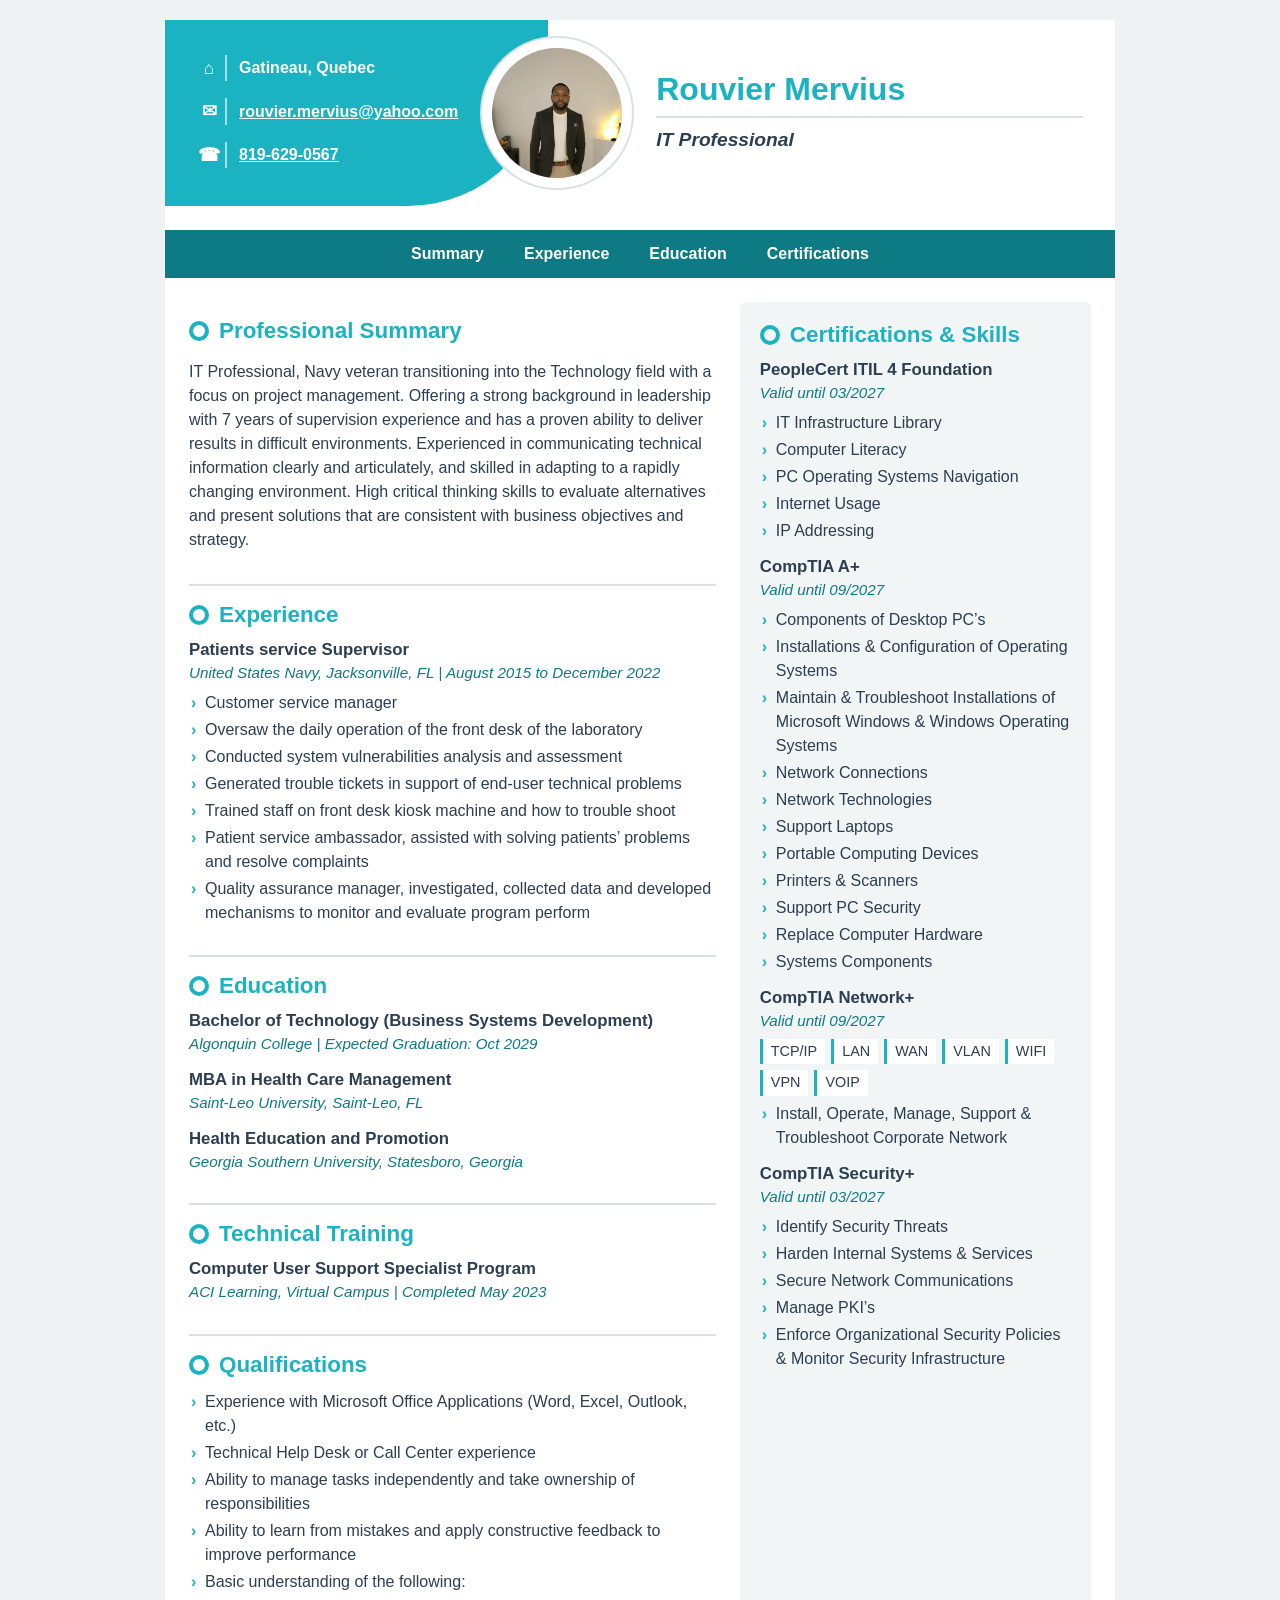
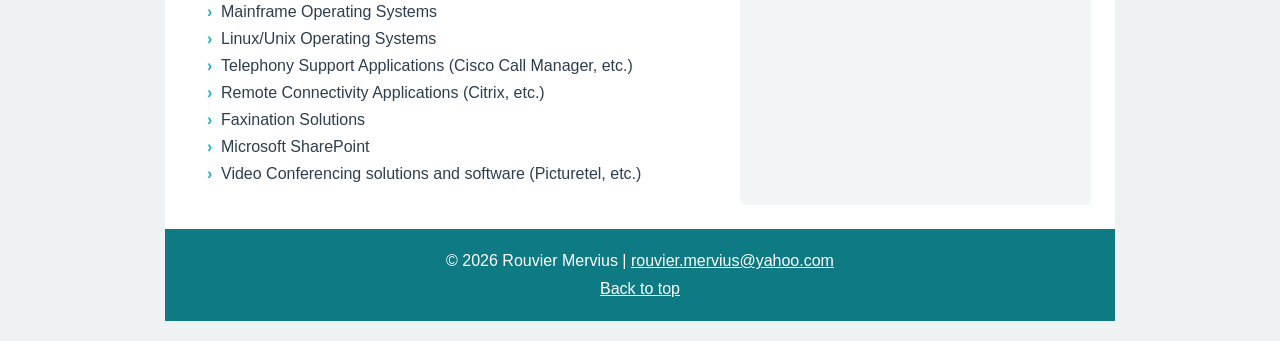
==== index.html @ d273e2dc "Portfolio v1: resume page and design system" ====
<!DOCTYPE html>
<html lang="en">
<head>
    <meta charset="UTF-8">
    <meta name="viewport" content="width=device-width, initial-scale=1.0">
    <title>Rouvier Mervius | Resume</title>
    <link rel="stylesheet" href="styles.css">
</head>
<body>
<div class="page" id="top">

    <!-- Header: contact panel, photo, name -->
    <header class="header">
        <ul class="contact">
            <li><span class="icon" aria-hidden="true">&#8962;</span>Gatineau, Quebec</li>
            <li><span class="icon" aria-hidden="true">&#9993;</span><a href="mailto:rouvier.mervius@yahoo.com">rouvier.mervius@yahoo.com</a></li>
            <li><span class="icon" aria-hidden="true">&#9742;</span><a href="tel:+18196290567">819-629-0567</a></li>
        </ul>

        <div class="photo">
            <img src="photo.jpg" alt="Rouvier Mervius">
        </div>

        <div class="name-block">
            <h1>Rouvier Mervius</h1>
            <p>IT Professional</p>
        </div>
    </header>

    <nav class="nav" aria-label="Resume sections">
        <ul>
            <li><a href="#summary">Summary</a></li>
            <li><a href="#experience">Experience</a></li>
            <li><a href="#education">Education</a></li>
            <li><a href="#certifications">Certifications</a></li>
        </ul>
    </nav>

    <main class="columns">

        <!-- Left column -->
        <div class="col">
            <section id="summary">
                <h2>Professional Summary</h2>
                <p>IT Professional, Navy veteran transitioning into the Technology field with a focus on project management. Offering a strong background in leadership with 7 years of supervision experience and has a proven ability to deliver results in difficult environments. Experienced in communicating technical information clearly and articulately, and skilled in adapting to a rapidly changing environment. High critical thinking skills to evaluate alternatives and present solutions that are consistent with business objectives and strategy.</p>
            </section>

            <section id="experience">
                <h2>Experience</h2>
                <div class="entry">
                    <h3>Patients service Supervisor</h3>
                    <p class="meta">United States Navy, Jacksonville, FL | August 2015 to December 2022</p>
                    <ul>
                        <li>Customer service manager</li>
                        <li>Oversaw the daily operation of the front desk of the laboratory</li>
                        <li>Conducted system vulnerabilities analysis and assessment</li>
                        <li>Generated trouble tickets in support of end-user technical problems</li>
                        <li>Trained staff on front desk kiosk machine and how to trouble shoot</li>
                        <li>Patient service ambassador, assisted with solving patients’ problems and resolve complaints</li>
                        <li>Quality assurance manager, investigated, collected data and developed mechanisms to monitor and evaluate program perform</li>
                    </ul>
                </div>
            </section>

            <section id="education">
                <h2>Education</h2>
                <div class="entry">
                    <h3>Bachelor of Technology (Business Systems Development)</h3>
                    <p class="meta">Algonquin College | Expected Graduation: Oct 2029</p>
                </div>
                <div class="entry">
                    <h3>MBA in Health Care Management</h3>
                    <p class="meta">Saint-Leo University, Saint-Leo, FL</p>
                </div>
                <div class="entry">
                    <h3>Health Education and Promotion</h3>
                    <p class="meta">Georgia Southern University, Statesboro, Georgia</p>
                </div>
            </section>

            <section>
                <h2>Technical Training</h2>
                <div class="entry">
                    <h3>Computer User Support Specialist Program</h3>
                    <p class="meta">ACI Learning, Virtual Campus | Completed May 2023</p>
                </div>
            </section>

            <section>
                <h2>Qualifications</h2>
                <ul>
                    <li>Experience with Microsoft Office Applications (Word, Excel, Outlook, etc.)</li>
                    <li>Technical Help Desk or Call Center experience</li>
                    <li>Ability to manage tasks independently and take ownership of responsibilities</li>
                    <li>Ability to learn from mistakes and apply constructive feedback to improve performance</li>
                    <li>Basic understanding of the following:
                        <ul>
                            <li>Mainframe Operating Systems</li>
                            <li>Linux/Unix Operating Systems</li>
                            <li>Telephony Support Applications (Cisco Call Manager, etc.)</li>
                            <li>Remote Connectivity Applications (Citrix, etc.)</li>
                            <li>Faxination Solutions</li>
                            <li>Microsoft SharePoint</li>
                            <li>Video Conferencing solutions and software (Picturetel, etc.)</li>
                        </ul>
                    </li>
                </ul>
            </section>
        </div>

        <!-- Right column (shaded) -->
        <div class="col col-shaded">
            <section id="certifications">
                <h2>Certifications &amp; Skills</h2>
                <div class="entry">
                    <h3>PeopleCert ITIL 4 Foundation</h3>
                    <p class="meta">Valid until 03/2027</p>
                    <ul>
                        <li>IT Infrastructure Library</li>
                        <li>Computer Literacy</li>
                        <li>PC Operating Systems Navigation</li>
                        <li>Internet Usage</li>
                        <li>IP Addressing</li>
                    </ul>
                </div>
                <div class="entry">
                    <h3>CompTIA A+</h3>
                    <p class="meta">Valid until 09/2027</p>
                    <ul>
                        <li>Components of Desktop PC’s</li>
                        <li>Installations &amp; Configuration of Operating Systems</li>
                        <li>Maintain &amp; Troubleshoot Installations of Microsoft Windows &amp; Windows Operating Systems</li>
                        <li>Network Connections</li>
                        <li>Network Technologies</li>
                        <li>Support Laptops</li>
                        <li>Portable Computing Devices</li>
                        <li>Printers &amp; Scanners</li>
                        <li>Support PC Security</li>
                        <li>Replace Computer Hardware</li>
                        <li>Systems Components</li>
                    </ul>
                </div>
                <div class="entry">
                    <h3>CompTIA Network+</h3>
                    <p class="meta">Valid until 09/2027</p>
                    <ul class="tags">
                        <li>TCP/IP</li>
                        <li>LAN</li>
                        <li>WAN</li>
                        <li>VLAN</li>
                        <li>WIFI</li>
                        <li>VPN</li>
                        <li>VOIP</li>
                    </ul>
                    <ul>
                        <li>Install, Operate, Manage, Support &amp; Troubleshoot Corporate Network</li>
                    </ul>
                </div>
                <div class="entry">
                    <h3>CompTIA Security+</h3>
                    <p class="meta">Valid until 03/2027</p>
                    <ul>
                        <li>Identify Security Threats</li>
                        <li>Harden Internal Systems &amp; Services</li>
                        <li>Secure Network Communications</li>
                        <li>Manage PKI’s</li>
                        <li>Enforce Organizational Security Policies &amp; Monitor Security Infrastructure</li>
                    </ul>
                </div>
            </section>
        </div>
    </main>

    <footer class="footer">
        <p>&copy; 2026 Rouvier Mervius | <a href="mailto:rouvier.mervius@yahoo.com">rouvier.mervius@yahoo.com</a></p>
        <p><a href="#top">Back to top</a></p>
    </footer>

</div>
</body>
</html>
---- styles.css ----
/* ===== COLORS: change these to try a new look ===== */
:root {
    --main: #1bb3c1;        /* header panel, headings, markers */
    --main-dark: #0e7a84;   /* links and dates */
    --background: #eef2f3;  /* behind the page */

    --text: #2c3e50;
    --muted: #6b7378;
    --shade: #f2f5f6;
    --line: #d9e1e3;
}

* {
    box-sizing: border-box;
}

body {
    margin: 0;
    padding: 20px;
    font-family: "Segoe UI", Arial, sans-serif;
    color: var(--text);
    background: var(--background);
}

a {
    color: var(--main-dark);
}

.page {
    max-width: 950px;
    margin: 0 auto;
    background: #fff;
}

/* ===== Header ===== */
.header {
    display: grid;
    grid-template-columns: auto auto 1fr;
    align-items: center;
    gap: 24px;
    padding-right: 32px;
}

.contact {
    list-style: none;
    margin: 0;
    padding: 28px 90px 28px 28px;
    background: var(--main);
    color: #fff;
    border-radius: 0 0 140px 0;
}

.contact li {
    display: flex;
    align-items: center;
    gap: 12px;
    padding: 7px 0;
    font-weight: 600;
}

.contact a {
    color: #fff;
}

.icon {
    width: 34px;
    border-right: 2px solid rgba(255, 255, 255, 0.6);
    text-align: center;
    font-size: 1.1rem;
    flex-shrink: 0;
}

.photo {
    width: 150px;
    height: 150px;
    margin-left: -90px;
    border-radius: 50%;
    border: 10px solid #fff;
    box-shadow: 0 0 0 2px var(--line);
    background: var(--shade);
    display: grid;
    place-items: center;
    overflow: hidden;
}

.photo span {
    font-size: 2.6rem;
    font-weight: 700;
    color: var(--main-dark);
}

.photo img {
    width: 100%;
    height: 100%;
    object-fit: cover;
}

h1 {
    margin: 0;
    font-size: 2rem;
    color: var(--main);
}

.name-block p {
    margin: 8px 0 0;
    padding-top: 8px;
    border-top: 2px solid var(--line);
    font-size: 1.2rem;
    font-weight: 600;
    font-style: italic;
}

/* ===== Nav ===== */
.nav {
    background: var(--main-dark);
    margin-top: 24px;
}

.nav ul {
    display: flex;
    justify-content: center;
    flex-wrap: wrap;
    margin: 0;
}

.nav li {
    padding: 0;
    margin: 0;
}

.nav li::before {
    content: none;
}

.nav a {
    display: block;
    padding: 12px 20px;
    color: #fff;
    font-weight: 600;
    text-decoration: none;
}

.nav a:hover,
.nav a:focus-visible {
    background: var(--main);
}

/* ===== Two columns ===== */
.columns {
    display: grid;
    grid-template-columns: 3fr 2fr;
    gap: 24px;
    padding: 24px;
}

.col-shaded {
    background: var(--shade);
    padding: 4px 20px;
    border-radius: 6px;
}

section {
    padding: 16px 0;
    border-bottom: 2px solid var(--line);
}

.col section:last-child {
    border-bottom: none;
}

h2 {
    display: flex;
    align-items: center;
    gap: 10px;
    margin: 0 0 12px;
    font-size: 1.4rem;
    color: var(--main);
}

h2::before {
    content: "";
    width: 12px;
    height: 12px;
    border: 4px solid var(--main);
    border-radius: 50%;
}

h3 {
    margin: 0;
    font-size: 1.05rem;
}

.entry {
    margin-bottom: 14px;
}

.meta {
    margin: 2px 0 6px;
    color: var(--main-dark);
    font-style: italic;
    font-size: 0.95rem;
}

p, li {
    font-size: 1rem;
    line-height: 1.5;
}

/* Lists with the template's arrow markers */
ul {
    margin: 4px 0 0;
    padding-left: 0;
    list-style: none;
}

li {
    position: relative;
    padding-left: 16px;
    margin-bottom: 3px;
}

li::before {
    content: "\203A";
    position: absolute;
    left: 2px;
    color: var(--main);
    font-weight: 700;
}

li ul {
    margin-top: 6px;
}

/* Short items (TCP/IP, LAN, ...) shown as small tags */
.tags {
    display: flex;
    flex-wrap: wrap;
    gap: 6px;
    margin-bottom: 6px;
}

.tags li {
    padding: 2px 8px;
    margin: 0;
    background: #fff;
    border-left: 3px solid var(--main);
    font-size: 0.9rem;
}

.tags li::before {
    content: none;
}

/* Header icons are inside .contact li, so skip the arrows there */
.contact li {
    padding-left: 0;
}

.contact li::before {
    content: none;
}

/* ===== Footer ===== */
.footer {
    background: var(--main-dark);
    color: #fff;
    text-align: center;
    padding: 16px;
}

.footer p {
    margin: 4px 0;
}

.footer a {
    color: #fff;
}

/* ===== Phones and small screens ===== */
@media (max-width: 700px) {
    body {
        padding: 10px;
    }

    .header {
        grid-template-columns: 1fr;
        padding: 0 0 16px;
        text-align: center;
    }

    .photo {
        order: 1;
        margin: 24px auto 0;
    }

    .name-block {
        order: 2;
        padding: 0 16px;
    }

    .contact {
        order: 3;
        padding: 20px;
        border-radius: 0 0 50px 50px;
    }

    .contact li {
        justify-content: center;
    }

    .nav ul {
        flex-direction: column;
        text-align: center;
    }

    .columns {
        grid-template-columns: 1fr;
        padding: 16px;
    }

    h1 {
        font-size: 1.5rem;
    }

    h2 {
        font-size: 1.3rem;
    }

    h3 {
        font-size: 1.1rem;
    }
}
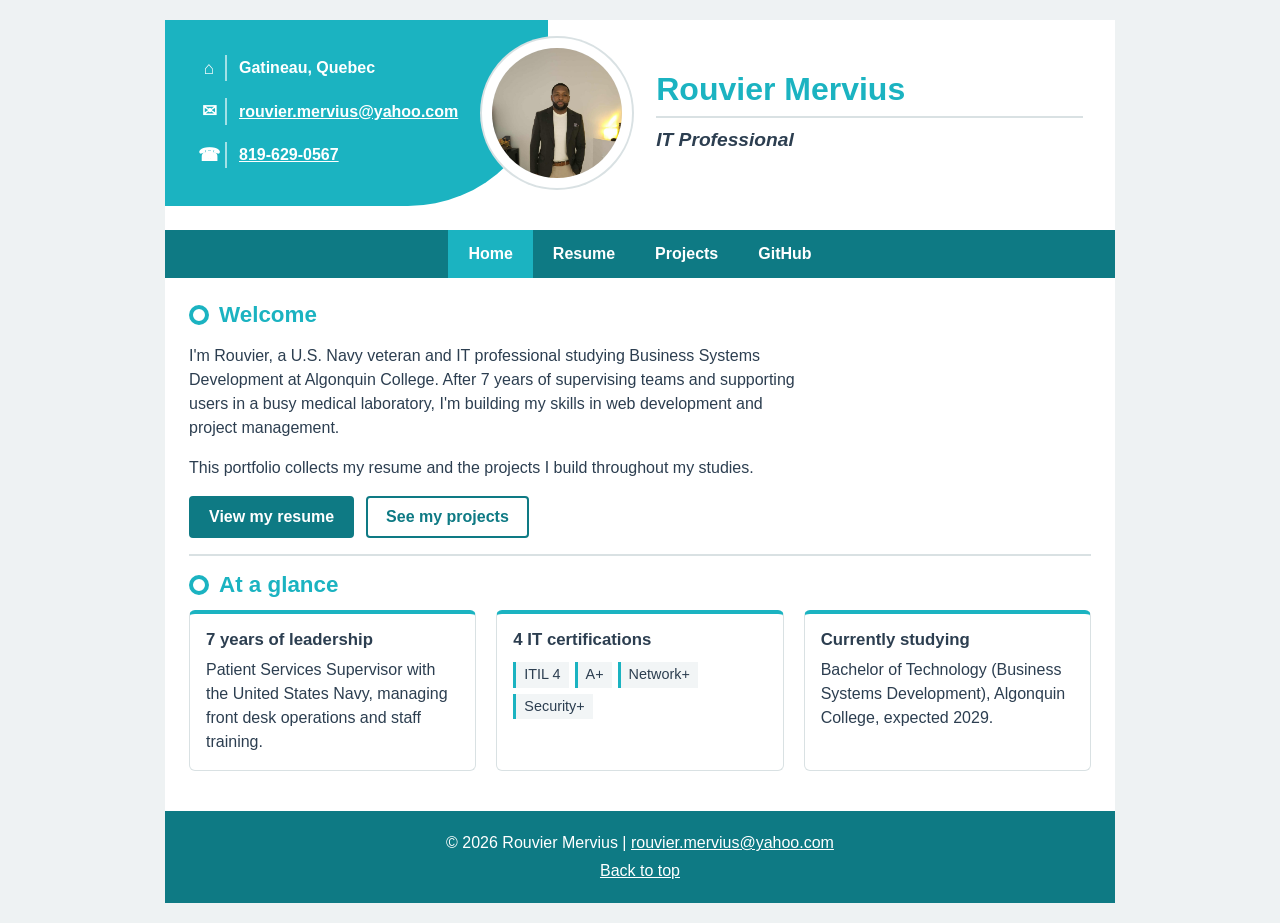
==== commit be3dce97: "Portfolio: add home, resume, and projects pages" ====
--- a/index.html
+++ b/index.html
@@ -3,7 +3,7 @@
 <head>
     <meta charset="UTF-8">
     <meta name="viewport" content="width=device-width, initial-scale=1.0">
-    <title>Rouvier Mervius | Resume</title>
+    <title>Rouvier Mervius | Portfolio</title>
     <link rel="stylesheet" href="styles.css">
 </head>
 <body>
@@ -27,148 +27,56 @@
         </div>
     </header>
 
-    <nav class="nav" aria-label="Resume sections">
+    <nav class="nav" aria-label="Main">
         <ul>
-            <li><a href="#summary">Summary</a></li>
-            <li><a href="#experience">Experience</a></li>
-            <li><a href="#education">Education</a></li>
-            <li><a href="#certifications">Certifications</a></li>
+            <li><a href="index.html" aria-current="page">Home</a></li>
+            <li><a href="resume.html">Resume</a></li>
+            <li><a href="projects.html">Projects</a></li>
+            <li><a href="https://github.com/2Kbest">GitHub</a></li>
         </ul>
     </nav>
 
-    <main class="columns">
+    <main class="content">
+        <section>
+            <h2>Welcome</h2>
+            <div class="intro">
+                <p>I'm Rouvier, a U.S. Navy veteran and IT professional studying Business Systems Development at Algonquin College. After 7 years of supervising teams and supporting users in a busy medical laboratory, I'm building my skills in web development and project management.</p>
+                <p>This portfolio collects my resume and the projects I build throughout my studies.</p>
+            </div>
+            <div class="btn-row">
+                <a class="btn" href="resume.html">View my resume</a>
+                <a class="btn btn-outline" href="projects.html">See my projects</a>
+            </div>
+        </section>
 
-        <!-- Left column -->
-        <div class="col">
-            <section id="summary">
-                <h2>Professional Summary</h2>
-                <p>IT Professional, Navy veteran transitioning into the Technology field with a focus on project management. Offering a strong background in leadership with 7 years of supervision experience and has a proven ability to deliver results in difficult environments. Experienced in communicating technical information clearly and articulately, and skilled in adapting to a rapidly changing environment. High critical thinking skills to evaluate alternatives and present solutions that are consistent with business objectives and strategy.</p>
-            </section>
-
-            <section id="experience">
-                <h2>Experience</h2>
-                <div class="entry">
-                    <h3>Patients service Supervisor</h3>
-                    <p class="meta">United States Navy, Jacksonville, FL | August 2015 to December 2022</p>
-                    <ul>
-                        <li>Customer service manager</li>
-                        <li>Oversaw the daily operation of the front desk of the laboratory</li>
-                        <li>Conducted system vulnerabilities analysis and assessment</li>
-                        <li>Generated trouble tickets in support of end-user technical problems</li>
-                        <li>Trained staff on front desk kiosk machine and how to trouble shoot</li>
-                        <li>Patient service ambassador, assisted with solving patients’ problems and resolve complaints</li>
-                        <li>Quality assurance manager, investigated, collected data and developed mechanisms to monitor and evaluate program perform</li>
-                    </ul>
+        <section>
+            <h2>At a glance</h2>
+            <div class="cards">
+                <div class="card">
+                    <div class="card-body">
+                        <h3>7 years of leadership</h3>
+                        <p>Patient Services Supervisor with the United States Navy, managing front desk operations and staff training.</p>
+                    </div>
                 </div>
-            </section>
-
-            <section id="education">
-                <h2>Education</h2>
-                <div class="entry">
-                    <h3>Bachelor of Technology (Business Systems Development)</h3>
-                    <p class="meta">Algonquin College | Expected Graduation: Oct 2029</p>
+                <div class="card">
+                    <div class="card-body">
+                        <h3>4 IT certifications</h3>
+                        <ul class="tags">
+                            <li>ITIL 4</li>
+                            <li>A+</li>
+                            <li>Network+</li>
+                            <li>Security+</li>
+                        </ul>
+                    </div>
                 </div>
-                <div class="entry">
-                    <h3>MBA in Health Care Management</h3>
-                    <p class="meta">Saint-Leo University, Saint-Leo, FL</p>
+                <div class="card">
+                    <div class="card-body">
+                        <h3>Currently studying</h3>
+                        <p>Bachelor of Technology (Business Systems Development), Algonquin College, expected 2029.</p>
+                    </div>
                 </div>
-                <div class="entry">
-                    <h3>Health Education and Promotion</h3>
-                    <p class="meta">Georgia Southern University, Statesboro, Georgia</p>
-                </div>
-            </section>
-
-            <section>
-                <h2>Technical Training</h2>
-                <div class="entry">
-                    <h3>Computer User Support Specialist Program</h3>
-                    <p class="meta">ACI Learning, Virtual Campus | Completed May 2023</p>
-                </div>
-            </section>
-
-            <section>
-                <h2>Qualifications</h2>
-                <ul>
-                    <li>Experience with Microsoft Office Applications (Word, Excel, Outlook, etc.)</li>
-                    <li>Technical Help Desk or Call Center experience</li>
-                    <li>Ability to manage tasks independently and take ownership of responsibilities</li>
-                    <li>Ability to learn from mistakes and apply constructive feedback to improve performance</li>
-                    <li>Basic understanding of the following:
-                        <ul>
-                            <li>Mainframe Operating Systems</li>
-                            <li>Linux/Unix Operating Systems</li>
-                            <li>Telephony Support Applications (Cisco Call Manager, etc.)</li>
-                            <li>Remote Connectivity Applications (Citrix, etc.)</li>
-                            <li>Faxination Solutions</li>
-                            <li>Microsoft SharePoint</li>
-                            <li>Video Conferencing solutions and software (Picturetel, etc.)</li>
-                        </ul>
-                    </li>
-                </ul>
-            </section>
-        </div>
-
-        <!-- Right column (shaded) -->
-        <div class="col col-shaded">
-            <section id="certifications">
-                <h2>Certifications &amp; Skills</h2>
-                <div class="entry">
-                    <h3>PeopleCert ITIL 4 Foundation</h3>
-                    <p class="meta">Valid until 03/2027</p>
-                    <ul>
-                        <li>IT Infrastructure Library</li>
-                        <li>Computer Literacy</li>
-                        <li>PC Operating Systems Navigation</li>
-                        <li>Internet Usage</li>
-                        <li>IP Addressing</li>
-                    </ul>
-                </div>
-                <div class="entry">
-                    <h3>CompTIA A+</h3>
-                    <p class="meta">Valid until 09/2027</p>
-                    <ul>
-                        <li>Components of Desktop PC’s</li>
-                        <li>Installations &amp; Configuration of Operating Systems</li>
-                        <li>Maintain &amp; Troubleshoot Installations of Microsoft Windows &amp; Windows Operating Systems</li>
-                        <li>Network Connections</li>
-                        <li>Network Technologies</li>
-                        <li>Support Laptops</li>
-                        <li>Portable Computing Devices</li>
-                        <li>Printers &amp; Scanners</li>
-                        <li>Support PC Security</li>
-                        <li>Replace Computer Hardware</li>
-                        <li>Systems Components</li>
-                    </ul>
-                </div>
-                <div class="entry">
-                    <h3>CompTIA Network+</h3>
-                    <p class="meta">Valid until 09/2027</p>
-                    <ul class="tags">
-                        <li>TCP/IP</li>
-                        <li>LAN</li>
-                        <li>WAN</li>
-                        <li>VLAN</li>
-                        <li>WIFI</li>
-                        <li>VPN</li>
-                        <li>VOIP</li>
-                    </ul>
-                    <ul>
-                        <li>Install, Operate, Manage, Support &amp; Troubleshoot Corporate Network</li>
-                    </ul>
-                </div>
-                <div class="entry">
-                    <h3>CompTIA Security+</h3>
-                    <p class="meta">Valid until 03/2027</p>
-                    <ul>
-                        <li>Identify Security Threats</li>
-                        <li>Harden Internal Systems &amp; Services</li>
-                        <li>Secure Network Communications</li>
-                        <li>Manage PKI’s</li>
-                        <li>Enforce Organizational Security Policies &amp; Monitor Security Infrastructure</li>
-                    </ul>
-                </div>
-            </section>
-        </div>
+            </div>
+        </section>
     </main>
 
     <footer class="footer">
--- a/styles.css
+++ b/styles.css
@@ -145,6 +145,115 @@
     background: var(--main);
 }
 
+.nav a[aria-current="page"] {
+    background: var(--main);
+}
+
+/* ===== Buttons ===== */
+.btn {
+    display: inline-block;
+    padding: 10px 18px;
+    border: 2px solid var(--main-dark);
+    border-radius: 4px;
+    background: var(--main-dark);
+    color: #fff;
+    font-weight: 600;
+    text-decoration: none;
+}
+
+.btn:hover,
+.btn:focus-visible {
+    background: var(--main);
+    border-color: var(--main);
+}
+
+.btn-outline {
+    background: #fff;
+    color: var(--main-dark);
+}
+
+.btn-outline:hover,
+.btn-outline:focus-visible {
+    color: #fff;
+}
+
+.btn-row {
+    display: flex;
+    flex-wrap: wrap;
+    gap: 12px;
+    margin-top: 16px;
+}
+
+/* ===== One-column pages (Home, Projects) ===== */
+.content {
+    padding: 8px 24px 24px;
+}
+
+.content section:last-child {
+    border-bottom: none;
+}
+
+.intro {
+    max-width: 70ch;
+}
+
+/* ===== Cards (recurring component) ===== */
+.cards {
+    display: grid;
+    grid-template-columns: repeat(auto-fit, minmax(250px, 1fr));
+    gap: 20px;
+    margin-top: 12px;
+}
+
+.card {
+    display: flex;
+    flex-direction: column;
+    border: 1px solid var(--line);
+    border-top: 4px solid var(--main);
+    border-radius: 6px;
+    overflow: hidden;
+    background: #fff;
+}
+
+.card img,
+.card-placeholder {
+    display: block;
+    width: 100%;
+    aspect-ratio: 16 / 10;
+    object-fit: cover;
+    object-position: top;
+    border-bottom: 1px solid var(--line);
+}
+
+.card-placeholder {
+    display: grid;
+    place-items: center;
+    background: var(--shade);
+    color: var(--main-dark);
+    font-style: italic;
+}
+
+.card-body {
+    display: flex;
+    flex-direction: column;
+    gap: 8px;
+    flex: 1;
+    padding: 16px;
+}
+
+.card-body p {
+    margin: 0;
+}
+
+.card-body .btn {
+    margin-top: auto;
+    align-self: flex-start;
+}
+
+.card .tags li {
+    background: var(--shade);
+}
+
 /* ===== Two columns ===== */
 .columns {
     display: grid;
@@ -313,6 +422,10 @@
         text-align: center;
     }
 
+    .content {
+        padding: 8px 16px 16px;
+    }
+
     .columns {
         grid-template-columns: 1fr;
         padding: 16px;
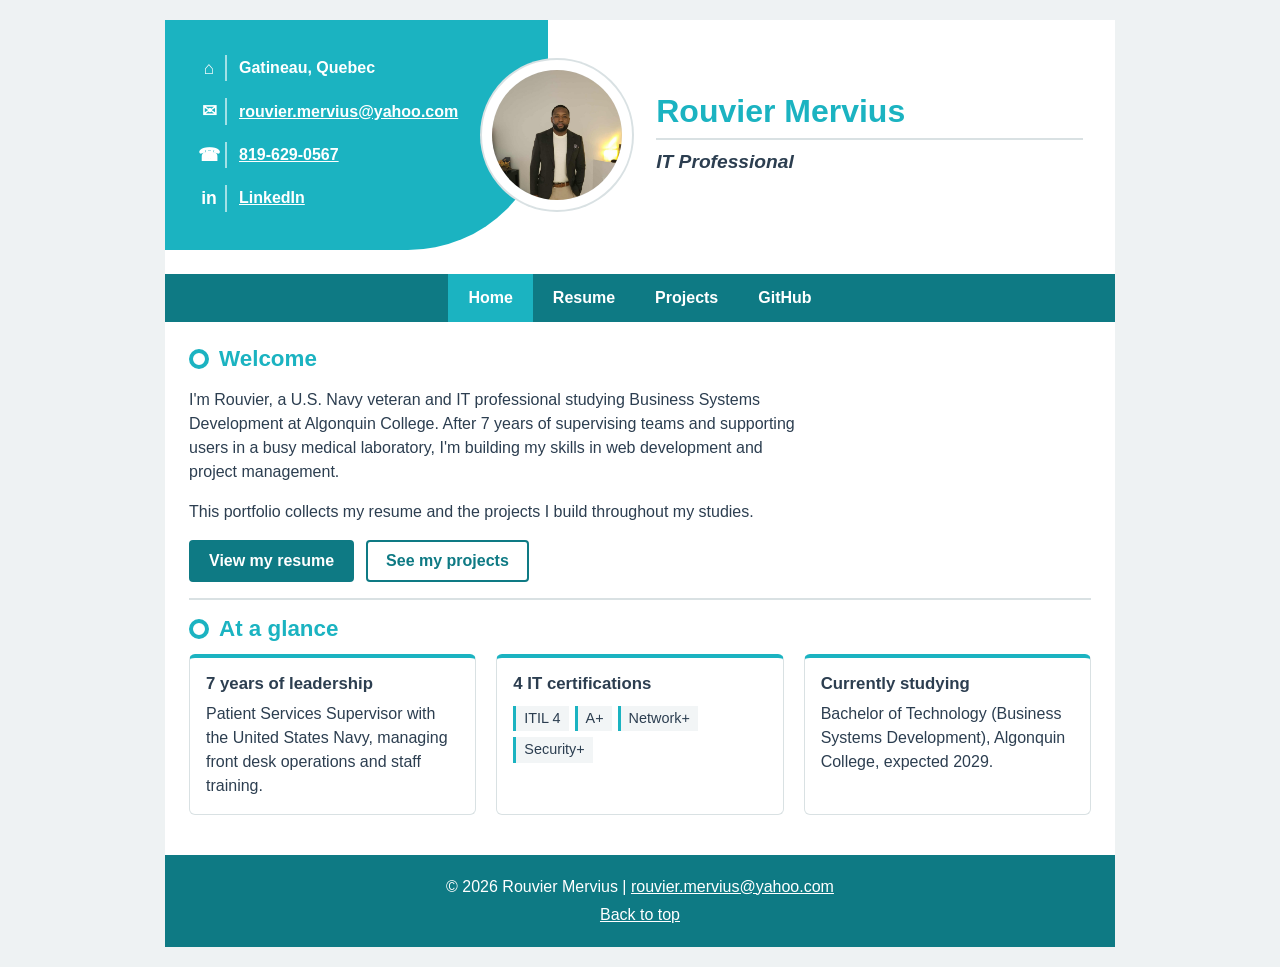
==== commit 333f1037: "Add LinkedIn link (review feedback)" ====
--- a/index.html
+++ b/index.html
@@ -15,6 +15,7 @@
             <li><span class="icon" aria-hidden="true">&#8962;</span>Gatineau, Quebec</li>
             <li><span class="icon" aria-hidden="true">&#9993;</span><a href="mailto:rouvier.mervius@yahoo.com">rouvier.mervius@yahoo.com</a></li>
             <li><span class="icon" aria-hidden="true">&#9742;</span><a href="tel:+18196290567">819-629-0567</a></li>
+            <li><span class="icon" aria-hidden="true">in</span><a href="https://www.linkedin.com/in/rouvier-mervius" target="_blank" rel="noopener">LinkedIn</a></li>
         </ul>
 
         <div class="photo">
@@ -32,7 +33,7 @@
             <li><a href="index.html" aria-current="page">Home</a></li>
             <li><a href="resume.html">Resume</a></li>
             <li><a href="projects.html">Projects</a></li>
-            <li><a href="https://github.com/2Kbest">GitHub</a></li>
+               <li><a href="https://github.com/2Kbest" target="_blank" rel="noopener">GitHub</a></li>
         </ul>
     </nav>
 
